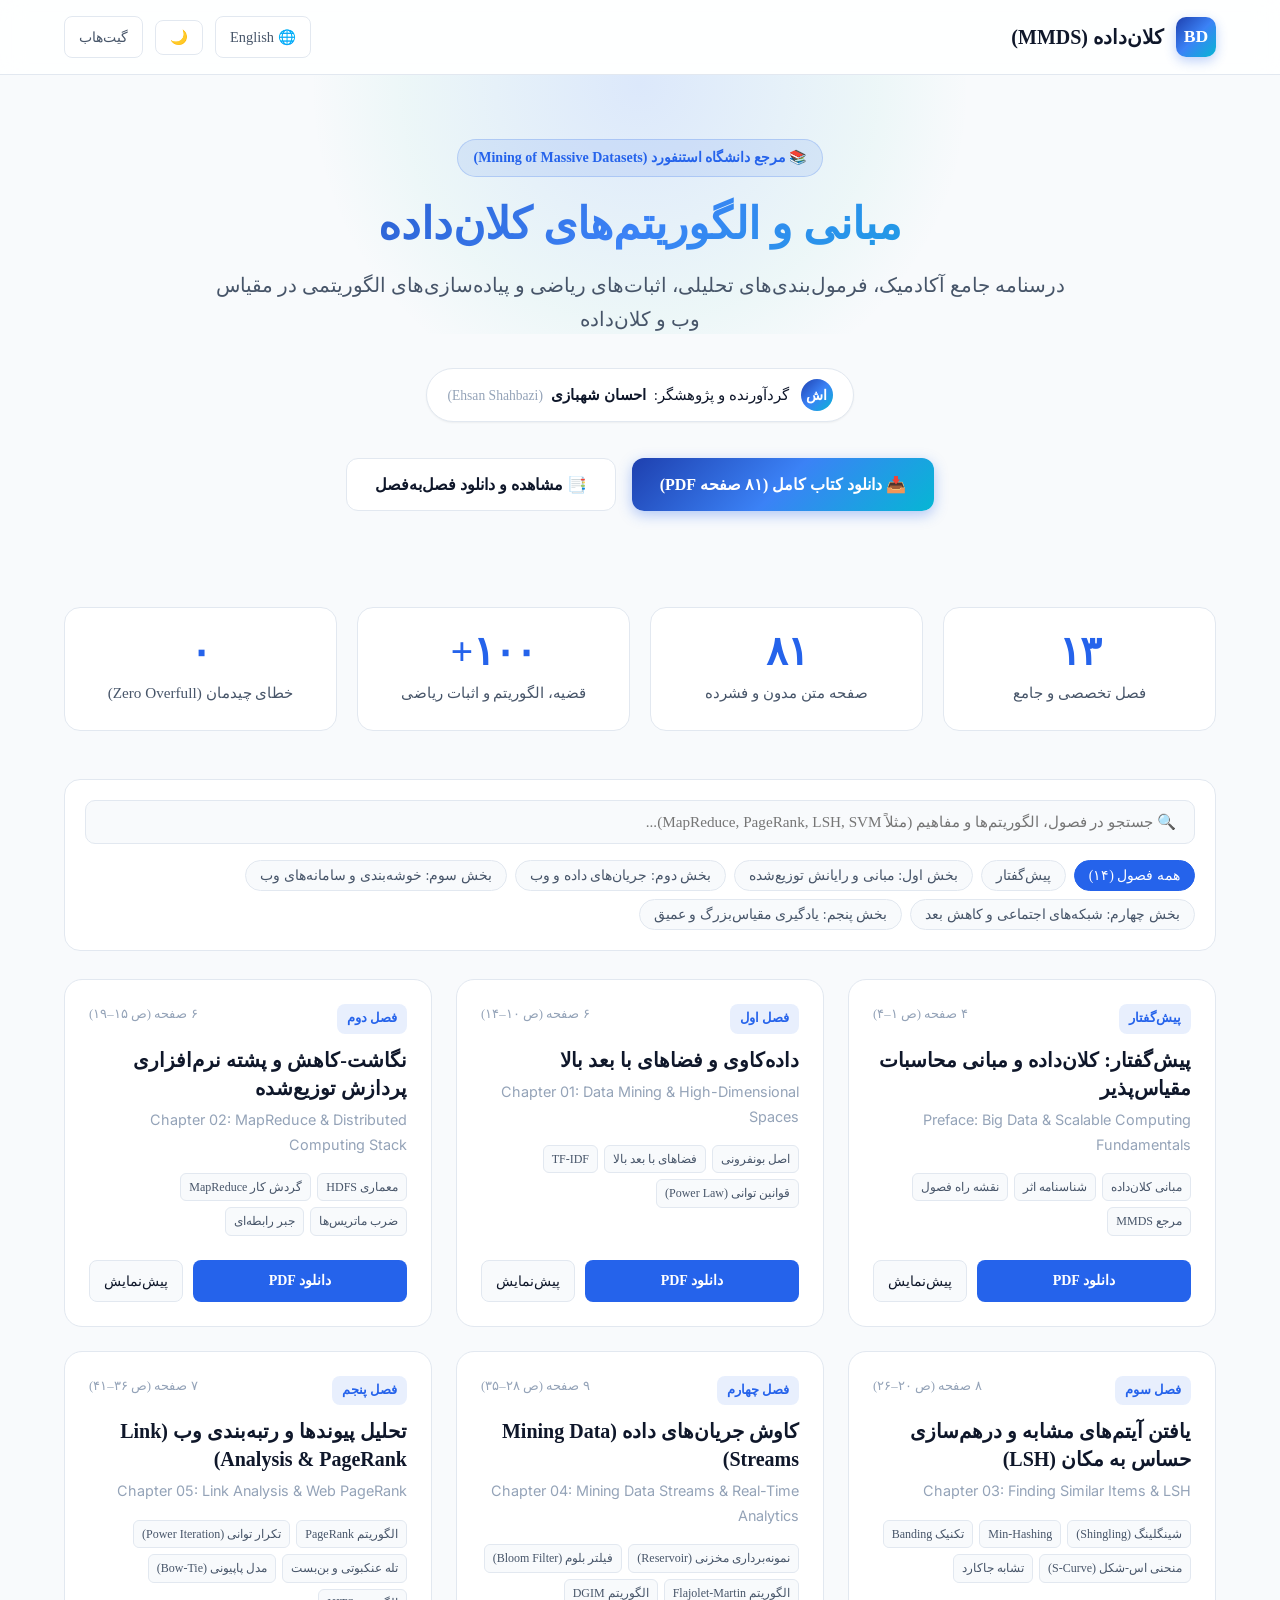
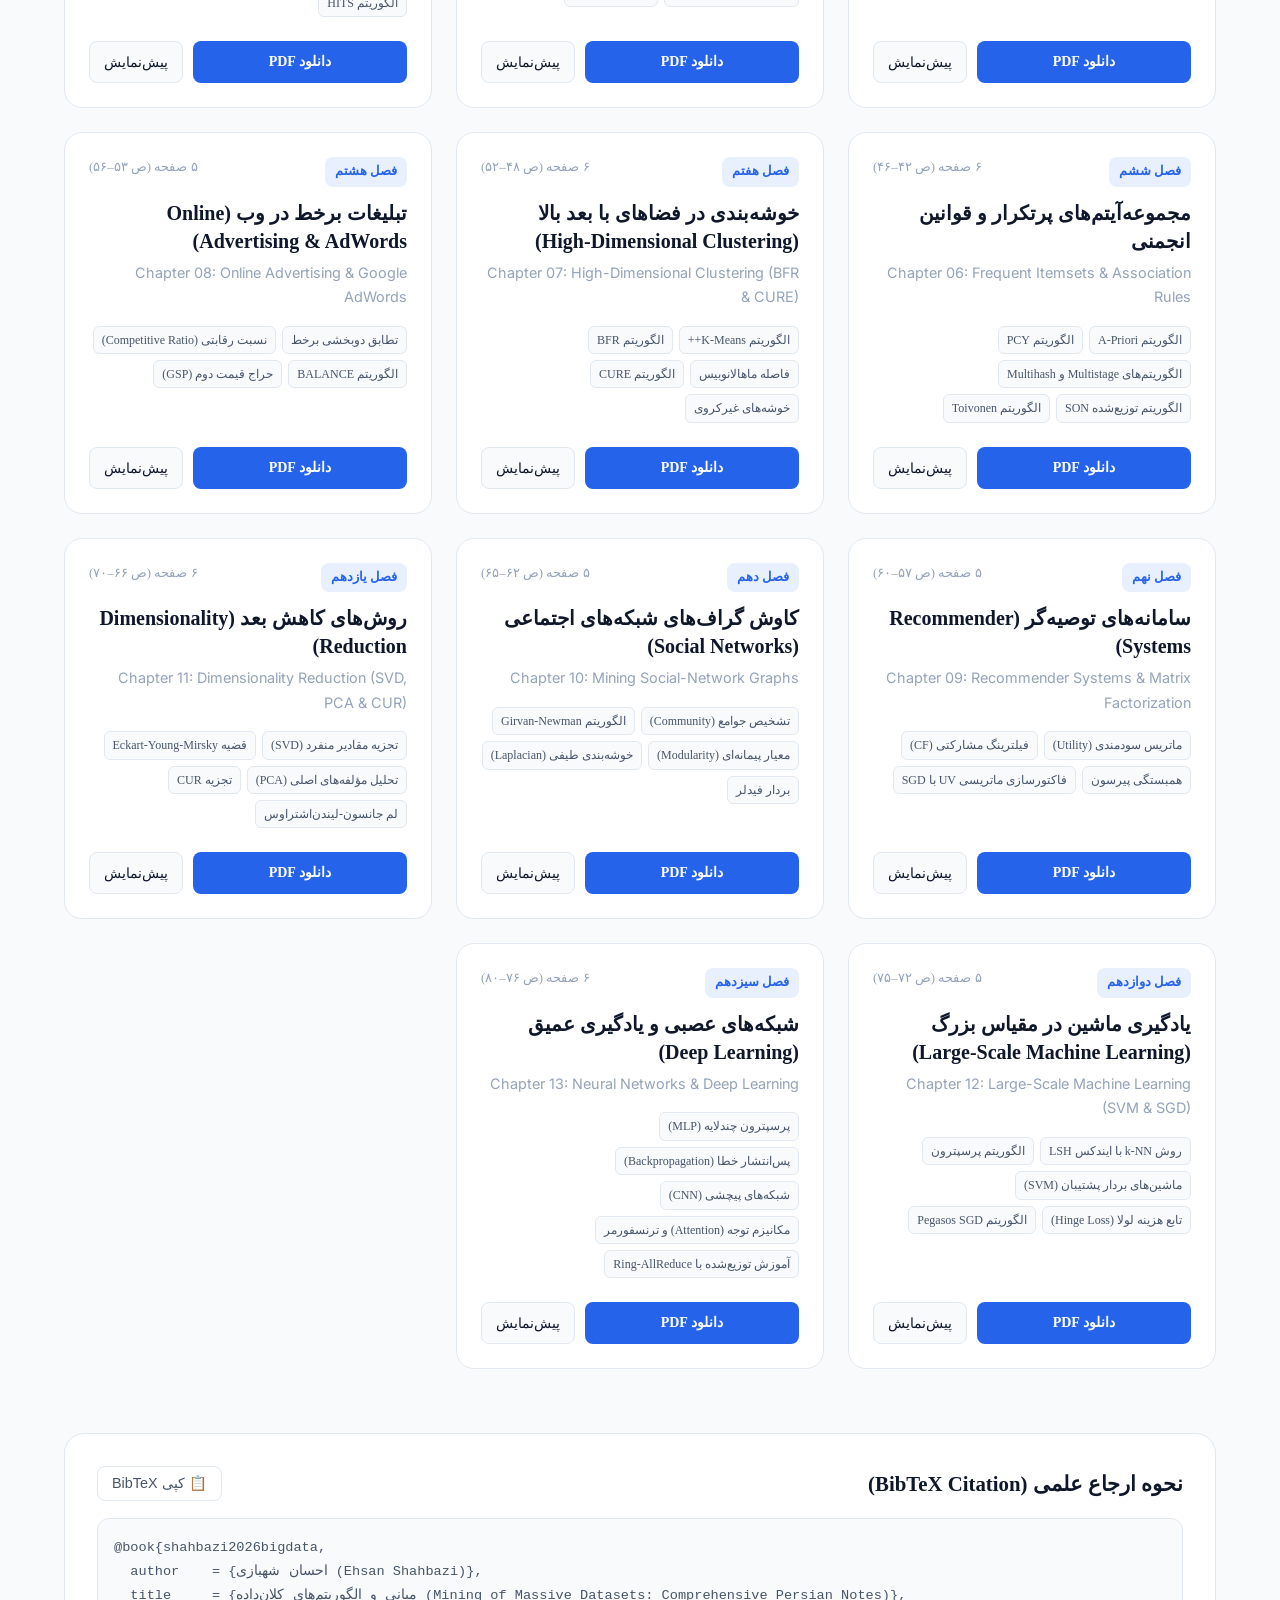
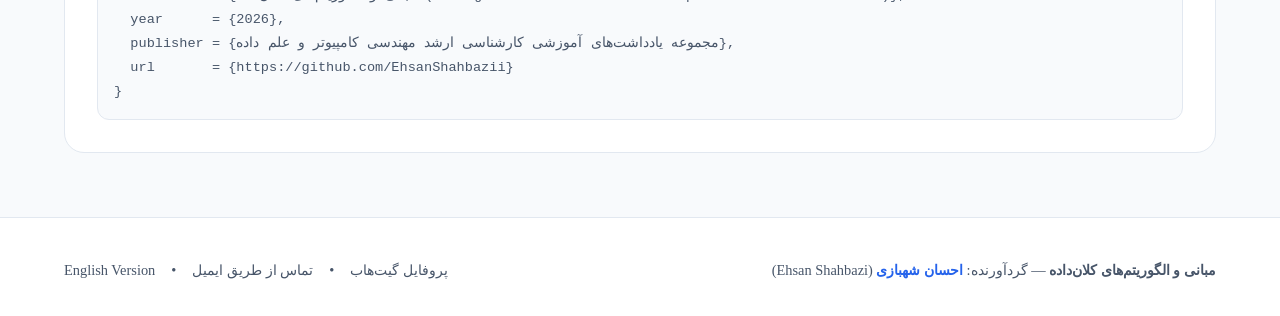
==== docs/index.html @ 684f8506 "feat: initial repository structure and configuration" ====
<!DOCTYPE html>
<html lang="fa" dir="rtl">
<head>
    <meta charset="UTF-8">
    <meta name="viewport" content="width=device-width, initial-scale=1.0">
    <title>مبانی و الگوریتم‌های کلان‌داده | احسان شهبازی</title>
    <meta name="description" content="درسنامه جامع، آکادمیک و درس به درس کلان‌داده بر اساس کتاب مرجع Mining of Massive Datasets (MMDS) دانشگاه استنفورد، گردآوری شده توسط احسان شهبازی.">
    <meta name="author" content="احسان شهبازی (Ehsan Shahbazi)">
    <link rel="stylesheet" href="assets/style.css">
    <link rel="icon" href="data:image/svg+xml,<svg xmlns=%22http://www.w3.org/2000/svg%22 viewBox=%220 0 100 100%22><text y=%22.9em%22 font-size=%2290%22>📊</text></svg>">
</head>
<body>

    <!-- Navbar -->
    <header class="navbar">
        <div class="container nav-content">
            <a href="#" class="brand">
                <div class="brand-icon">BD</div>
                <span>کلان‌داده (MMDS)</span>
            </a>
            <div class="nav-actions">
                <a href="index_en.html" class="icon-btn" title="Switch to English">
                    <span>🌐 English</span>
                </a>
                <button id="theme-toggle" class="icon-btn" aria-label="تغییر تم">
                    <span class="theme-icon">🌙</span>
                </button>
                <a href="https://github.com/EhsanShahbazii" target="_blank" rel="noopener noreferrer" class="icon-btn">
                    <span>گیت‌هاب</span>
                </a>
            </div>
        </div>
    </header>

    <main class="container">
        <!-- Hero Section -->
        <section class="hero">
            <div class="hero-badge">
                <span>📚 مرجع دانشگاه استنفورد (Mining of Massive Datasets)</span>
            </div>
            <h1 class="hero-title">مبانی و الگوریتم‌های کلان‌داده</h1>
            <p class="hero-subtitle">
                درسنامه جامع آکادمیک، فرمول‌بندی‌های تحلیلی، اثبات‌های ریاضی و پیاده‌سازی‌های الگوریتمی در مقیاس وب و کلان‌داده
            </p>

            <div class="author-pill">
                <div class="author-avatar">اش</div>
                <div class="author-info">
                    <span>گردآورنده و پژوهشگر:</span>
                    <a href="https://github.com/EhsanShahbazii" target="_blank" rel="noopener noreferrer" class="author-name" style="text-decoration:none;">احسان شهبازی</a>
                    <span style="color:var(--text-muted); font-size:0.85rem;">(Ehsan Shahbazi)</span>
                </div>
            </div>

            <div class="hero-cta">
                <a href="pdfs/BigData_Course_Notes_Full.pdf" download class="btn-primary">
                    <span>📥 دانلود کتاب کامل (۸۱ صفحه PDF)</span>
                </a>
                <a href="#chapters" class="btn-secondary">
                    <span>📑 مشاهده و دانلود فصل‌به‌فصل</span>
                </a>
            </div>
        </section>

        <!-- Stats Grid -->
        <section class="stats-grid">
            <div class="stat-card">
                <div class="stat-number">۱۳</div>
                <div class="stat-label">فصل تخصصی و جامع</div>
            </div>
            <div class="stat-card">
                <div class="stat-number">۸۱</div>
                <div class="stat-label">صفحه متن مدون و فشرده</div>
            </div>
            <div class="stat-card">
                <div class="stat-number">۱۰۰+</div>
                <div class="stat-label">قضیه، الگوریتم و اثبات ریاضی</div>
            </div>
            <div class="stat-card">
                <div class="stat-number">۰</div>
                <div class="stat-label">خطای چیدمان (Zero Overfull)</div>
            </div>
        </section>

        <!-- Chapter Filter & Search Bar -->
        <section id="chapters" class="controls-bar">
            <div class="search-wrapper">
                <input type="text" id="search-input" class="search-input" placeholder="🔍 جستجو در فصول، الگوریتم‌ها و مفاهیم (مثلاً MapReduce, PageRank, LSH, SVM)...">
            </div>
            <div class="filter-pills">
                <button class="pill-btn active" data-part="all">همه فصول (۱۴)</button>
                <button class="pill-btn" data-part="preface">پیش‌گفتار</button>
                <button class="pill-btn" data-part="part1">بخش اول: مبانی و رایانش توزیع‌شده</button>
                <button class="pill-btn" data-part="part2">بخش دوم: جریان‌های داده و وب</button>
                <button class="pill-btn" data-part="part3">بخش سوم: خوشه‌بندی و سامانه‌های وب</button>
                <button class="pill-btn" data-part="part4">بخش چهارم: شبکه‌های اجتماعی و کاهش بعد</button>
                <button class="pill-btn" data-part="part5">بخش پنجم: یادگیری مقیاس‌بزرگ و عمیق</button>
            </div>
        </section>

        <!-- Chapters Grid -->
        <div class="chapters-grid">

            <!-- Preface -->
            <div class="chapter-card" data-part="preface">
                <div>
                    <div class="card-header">
                        <span class="chapter-badge">پیش‌گفتار</span>
                        <span class="page-count">۴ صفحه (ص ۱–۴)</span>
                    </div>
                    <h3 class="chapter-title">پیش‌گفتار: کلان‌داده و مبانی محاسبات مقیاس‌پذیر</h3>
                    <p class="chapter-subtitle">Preface: Big Data & Scalable Computing Fundamentals</p>
                    <div class="topic-tags">
                        <span class="topic-tag">مبانی کلان‌داده</span>
                        <span class="topic-tag">شناسنامه اثر</span>
                        <span class="topic-tag">نقشه راه فصول</span>
                        <span class="topic-tag">مرجع MMDS</span>
                    </div>
                </div>
                <div class="card-actions">
                    <a href="pdfs/Chapter00_Preface.pdf" download class="btn-download">دانلود PDF</a>
                    <button class="btn-preview" data-pdf="pdfs/Chapter00_Preface.pdf" data-title="پیش‌گفتار: کلان‌داده و مبانی محاسبات مقیاس‌پذیر">پیش‌نمایش</button>
                </div>
            </div>

            <!-- Chapter 01 -->
            <div class="chapter-card" data-part="part1">
                <div>
                    <div class="card-header">
                        <span class="chapter-badge">فصل اول</span>
                        <span class="page-count">۶ صفحه (ص ۱۰–۱۴)</span>
                    </div>
                    <h3 class="chapter-title">داده‌کاوی و فضاهای با بعد بالا</h3>
                    <p class="chapter-subtitle">Chapter 01: Data Mining & High-Dimensional Spaces</p>
                    <div class="topic-tags">
                        <span class="topic-tag">اصل بونفرونی</span>
                        <span class="topic-tag">فضاهای با بعد بالا</span>
                        <span class="topic-tag">TF-IDF</span>
                        <span class="topic-tag">قوانین توانی (Power Law)</span>
                    </div>
                </div>
                <div class="card-actions">
                    <a href="pdfs/Chapter01_DataMining_HighDimensional.pdf" download class="btn-download">دانلود PDF</a>
                    <button class="btn-preview" data-pdf="pdfs/Chapter01_DataMining_HighDimensional.pdf" data-title="فصل اول: داده‌کاوی و فضاهای با بعد بالا">پیش‌نمایش</button>
                </div>
            </div>

            <!-- Chapter 02 -->
            <div class="chapter-card" data-part="part1">
                <div>
                    <div class="card-header">
                        <span class="chapter-badge">فصل دوم</span>
                        <span class="page-count">۶ صفحه (ص ۱۵–۱۹)</span>
                    </div>
                    <h3 class="chapter-title">نگاشت-کاهش و پشته نرم‌افزاری پردازش توزیع‌شده</h3>
                    <p class="chapter-subtitle">Chapter 02: MapReduce & Distributed Computing Stack</p>
                    <div class="topic-tags">
                        <span class="topic-tag">معماری HDFS</span>
                        <span class="topic-tag">گردش کار MapReduce</span>
                        <span class="topic-tag">ضرب ماتریس‌ها</span>
                        <span class="topic-tag">جبر رابطه‌ای</span>
                    </div>
                </div>
                <div class="card-actions">
                    <a href="pdfs/Chapter02_MapReduce_HDFS.pdf" download class="btn-download">دانلود PDF</a>
                    <button class="btn-preview" data-pdf="pdfs/Chapter02_MapReduce_HDFS.pdf" data-title="فصل دوم: نگاشت-کاهش و پشته نرم‌افزاری توزیع‌شده">پیش‌نمایش</button>
                </div>
            </div>

            <!-- Chapter 03 -->
            <div class="chapter-card" data-part="part1">
                <div>
                    <div class="card-header">
                        <span class="chapter-badge">فصل سوم</span>
                        <span class="page-count">۸ صفحه (ص ۲۰–۲۶)</span>
                    </div>
                    <h3 class="chapter-title">یافتن آیتم‌های مشابه و درهم‌سازی حساس به مکان (LSH)</h3>
                    <p class="chapter-subtitle">Chapter 03: Finding Similar Items & LSH</p>
                    <div class="topic-tags">
                        <span class="topic-tag">شینگلینگ (Shingling)</span>
                        <span class="topic-tag">Min-Hashing</span>
                        <span class="topic-tag">تکنیک Banding</span>
                        <span class="topic-tag">منحنی اس-شکل (S-Curve)</span>
                        <span class="topic-tag">تشابه جاکارد</span>
                    </div>
                </div>
                <div class="card-actions">
                    <a href="pdfs/Chapter03_Finding_Similar_Items_LSH.pdf" download class="btn-download">دانلود PDF</a>
                    <button class="btn-preview" data-pdf="pdfs/Chapter03_Finding_Similar_Items_LSH.pdf" data-title="فصل سوم: یافتن آیتم‌های مشابه و LSH">پیش‌نمایش</button>
                </div>
            </div>

            <!-- Chapter 04 -->
            <div class="chapter-card" data-part="part2">
                <div>
                    <div class="card-header">
                        <span class="chapter-badge">فصل چهارم</span>
                        <span class="page-count">۹ صفحه (ص ۲۸–۳۵)</span>
                    </div>
                    <h3 class="chapter-title">کاوش جریان‌های داده (Mining Data Streams)</h3>
                    <p class="chapter-subtitle">Chapter 04: Mining Data Streams & Real-Time Analytics</p>
                    <div class="topic-tags">
                        <span class="topic-tag">نمونه‌برداری مخزنی (Reservoir)</span>
                        <span class="topic-tag">فیلتر بلوم (Bloom Filter)</span>
                        <span class="topic-tag">الگوریتم Flajolet-Martin</span>
                        <span class="topic-tag">الگوریتم DGIM</span>
                    </div>
                </div>
                <div class="card-actions">
                    <a href="pdfs/Chapter04_Mining_Data_Streams.pdf" download class="btn-download">دانلود PDF</a>
                    <button class="btn-preview" data-pdf="pdfs/Chapter04_Mining_Data_Streams.pdf" data-title="فصل چهارم: کاوش جریان‌های داده">پیش‌نمایش</button>
                </div>
            </div>

            <!-- Chapter 05 -->
            <div class="chapter-card" data-part="part2">
                <div>
                    <div class="card-header">
                        <span class="chapter-badge">فصل پنجم</span>
                        <span class="page-count">۷ صفحه (ص ۳۶–۴۱)</span>
                    </div>
                    <h3 class="chapter-title">تحلیل پیوندها و رتبه‌بندی وب (Link Analysis & PageRank)</h3>
                    <p class="chapter-subtitle">Chapter 05: Link Analysis & Web PageRank</p>
                    <div class="topic-tags">
                        <span class="topic-tag">الگوریتم PageRank</span>
                        <span class="topic-tag">تکرار توانی (Power Iteration)</span>
                        <span class="topic-tag">تله عنکبوتی و بن‌بست</span>
                        <span class="topic-tag">مدل پاپیونی (Bow-Tie)</span>
                        <span class="topic-tag">الگوریتم HITS</span>
                    </div>
                </div>
                <div class="card-actions">
                    <a href="pdfs/Chapter05_LinkAnalysis_PageRank.pdf" download class="btn-download">دانلود PDF</a>
                    <button class="btn-preview" data-pdf="pdfs/Chapter05_LinkAnalysis_PageRank.pdf" data-title="فصل پنجم: تحلیل پیوندها و PageRank">پیش‌نمایش</button>
                </div>
            </div>

            <!-- Chapter 06 -->
            <div class="chapter-card" data-part="part2">
                <div>
                    <div class="card-header">
                        <span class="chapter-badge">فصل ششم</span>
                        <span class="page-count">۶ صفحه (ص ۴۲–۴۶)</span>
                    </div>
                    <h3 class="chapter-title">مجموعه‌آیتم‌های پرتکرار و قوانین انجمنی</h3>
                    <p class="chapter-subtitle">Chapter 06: Frequent Itemsets & Association Rules</p>
                    <div class="topic-tags">
                        <span class="topic-tag">الگوریتم A-Priori</span>
                        <span class="topic-tag">الگوریتم PCY</span>
                        <span class="topic-tag">الگوریتم‌های Multistage و Multihash</span>
                        <span class="topic-tag">الگوریتم توزیع‌شده SON</span>
                        <span class="topic-tag">الگوریتم Toivonen</span>
                    </div>
                </div>
                <div class="card-actions">
                    <a href="pdfs/Chapter06_Frequent_Itemsets.pdf" download class="btn-download">دانلود PDF</a>
                    <button class="btn-preview" data-pdf="pdfs/Chapter06_Frequent_Itemsets.pdf" data-title="فصل ششم: مجموعه‌آیتم‌های پرتکرار">پیش‌نمایش</button>
                </div>
            </div>

            <!-- Chapter 07 -->
            <div class="chapter-card" data-part="part3">
                <div>
                    <div class="card-header">
                        <span class="chapter-badge">فصل هفتم</span>
                        <span class="page-count">۶ صفحه (ص ۴۸–۵۲)</span>
                    </div>
                    <h3 class="chapter-title">خوشه‌بندی در فضاهای با بعد بالا (High-Dimensional Clustering)</h3>
                    <p class="chapter-subtitle">Chapter 07: High-Dimensional Clustering (BFR & CURE)</p>
                    <div class="topic-tags">
                        <span class="topic-tag">الگوریتم K-Means++</span>
                        <span class="topic-tag">الگوریتم BFR</span>
                        <span class="topic-tag">فاصله ماهالانوبیس</span>
                        <span class="topic-tag">الگوریتم CURE</span>
                        <span class="topic-tag">خوشه‌های غیرکروی</span>
                    </div>
                </div>
                <div class="card-actions">
                    <a href="pdfs/Chapter07_Clustering_Massive_Data.pdf" download class="btn-download">دانلود PDF</a>
                    <button class="btn-preview" data-pdf="pdfs/Chapter07_Clustering_Massive_Data.pdf" data-title="فصل هفتم: خوشه‌بندی در فضاهای با بعد بالا">پیش‌نمایش</button>
                </div>
            </div>

            <!-- Chapter 08 -->
            <div class="chapter-card" data-part="part3">
                <div>
                    <div class="card-header">
                        <span class="chapter-badge">فصل هشتم</span>
                        <span class="page-count">۵ صفحه (ص ۵۳–۵۶)</span>
                    </div>
                    <h3 class="chapter-title">تبلیغات برخط در وب (Online Advertising & AdWords)</h3>
                    <p class="chapter-subtitle">Chapter 08: Online Advertising & Google AdWords</p>
                    <div class="topic-tags">
                        <span class="topic-tag">تطابق دوبخشی برخط</span>
                        <span class="topic-tag">نسبت رقابتی (Competitive Ratio)</span>
                        <span class="topic-tag">الگوریتم BALANCE</span>
                        <span class="topic-tag">حراج قیمت دوم (GSP)</span>
                    </div>
                </div>
                <div class="card-actions">
                    <a href="pdfs/Chapter08_Online_Advertising.pdf" download class="btn-download">دانلود PDF</a>
                    <button class="btn-preview" data-pdf="pdfs/Chapter08_Online_Advertising.pdf" data-title="فصل هشتم: تبلیغات برخط در وب">پیش‌نمایش</button>
                </div>
            </div>

            <!-- Chapter 09 -->
            <div class="chapter-card" data-part="part3">
                <div>
                    <div class="card-header">
                        <span class="chapter-badge">فصل نهم</span>
                        <span class="page-count">۵ صفحه (ص ۵۷–۶۰)</span>
                    </div>
                    <h3 class="chapter-title">سامانه‌های توصیه‌گر (Recommender Systems)</h3>
                    <p class="chapter-subtitle">Chapter 09: Recommender Systems & Matrix Factorization</p>
                    <div class="topic-tags">
                        <span class="topic-tag">ماتریس سودمندی (Utility)</span>
                        <span class="topic-tag">فیلترینگ مشارکتی (CF)</span>
                        <span class="topic-tag">همبستگی پیرسون</span>
                        <span class="topic-tag">فاکتورسازی ماتریسی UV با SGD</span>
                    </div>
                </div>
                <div class="card-actions">
                    <a href="pdfs/Chapter09_Recommender_Systems.pdf" download class="btn-download">دانلود PDF</a>
                    <button class="btn-preview" data-pdf="pdfs/Chapter09_Recommender_Systems.pdf" data-title="فصل نهم: سامانه‌های توصیه‌گر">پیش‌نمایش</button>
                </div>
            </div>

            <!-- Chapter 10 -->
            <div class="chapter-card" data-part="part4">
                <div>
                    <div class="card-header">
                        <span class="chapter-badge">فصل دهم</span>
                        <span class="page-count">۵ صفحه (ص ۶۲–۶۵)</span>
                    </div>
                    <h3 class="chapter-title">کاوش گراف‌های شبکه‌های اجتماعی (Social Networks)</h3>
                    <p class="chapter-subtitle">Chapter 10: Mining Social-Network Graphs</p>
                    <div class="topic-tags">
                        <span class="topic-tag">تشخیص جوامع (Community)</span>
                        <span class="topic-tag">الگوریتم Girvan-Newman</span>
                        <span class="topic-tag">معیار پیمانه‌ای (Modularity)</span>
                        <span class="topic-tag">خوشه‌بندی طیفی (Laplacian)</span>
                        <span class="topic-tag">بردار فیدلر</span>
                    </div>
                </div>
                <div class="card-actions">
                    <a href="pdfs/Chapter10_Social_Network_Graphs.pdf" download class="btn-download">دانلود PDF</a>
                    <button class="btn-preview" data-pdf="pdfs/Chapter10_Social_Network_Graphs.pdf" data-title="فصل دهم: کاوش گراف‌های شبکه‌های اجتماعی">پیش‌نمایش</button>
                </div>
            </div>

            <!-- Chapter 11 -->
            <div class="chapter-card" data-part="part4">
                <div>
                    <div class="card-header">
                        <span class="chapter-badge">فصل یازدهم</span>
                        <span class="page-count">۶ صفحه (ص ۶۶–۷۰)</span>
                    </div>
                    <h3 class="chapter-title">روش‌های کاهش بعد (Dimensionality Reduction)</h3>
                    <p class="chapter-subtitle">Chapter 11: Dimensionality Reduction (SVD, PCA & CUR)</p>
                    <div class="topic-tags">
                        <span class="topic-tag">تجزیه مقادیر منفرد (SVD)</span>
                        <span class="topic-tag">قضیه Eckart-Young-Mirsky</span>
                        <span class="topic-tag">تحلیل مؤلفه‌های اصلی (PCA)</span>
                        <span class="topic-tag">تجزیه CUR</span>
                        <span class="topic-tag">لم جانسون-لیندن‌اشتراوس</span>
                    </div>
                </div>
                <div class="card-actions">
                    <a href="pdfs/Chapter11_Dimensionality_Reduction.pdf" download class="btn-download">دانلود PDF</a>
                    <button class="btn-preview" data-pdf="pdfs/Chapter11_Dimensionality_Reduction.pdf" data-title="فصل یازدهم: روش‌های کاهش بعد">پیش‌نمایش</button>
                </div>
            </div>

            <!-- Chapter 12 -->
            <div class="chapter-card" data-part="part5">
                <div>
                    <div class="card-header">
                        <span class="chapter-badge">فصل دوازدهم</span>
                        <span class="page-count">۵ صفحه (ص ۷۲–۷۵)</span>
                    </div>
                    <h3 class="chapter-title">یادگیری ماشین در مقیاس بزرگ (Large-Scale Machine Learning)</h3>
                    <p class="chapter-subtitle">Chapter 12: Large-Scale Machine Learning (SVM & SGD)</p>
                    <div class="topic-tags">
                        <span class="topic-tag">روش k-NN با ایندکس LSH</span>
                        <span class="topic-tag">الگوریتم پرسپترون</span>
                        <span class="topic-tag">ماشین‌های بردار پشتیبان (SVM)</span>
                        <span class="topic-tag">تابع هزینه لولا (Hinge Loss)</span>
                        <span class="topic-tag">الگوریتم Pegasos SGD</span>
                    </div>
                </div>
                <div class="card-actions">
                    <a href="pdfs/Chapter12_LargeScale_MachineLearning.pdf" download class="btn-download">دانلود PDF</a>
                    <button class="btn-preview" data-pdf="pdfs/Chapter12_LargeScale_MachineLearning.pdf" data-title="فصل دوازدهم: یادگیری ماشین در مقیاس بزرگ">پیش‌نمایش</button>
                </div>
            </div>

            <!-- Chapter 13 -->
            <div class="chapter-card" data-part="part5">
                <div>
                    <div class="card-header">
                        <span class="chapter-badge">فصل سیزدهم</span>
                        <span class="page-count">۶ صفحه (ص ۷۶–۸۰)</span>
                    </div>
                    <h3 class="chapter-title">شبکه‌های عصبی و یادگیری عمیق (Deep Learning)</h3>
                    <p class="chapter-subtitle">Chapter 13: Neural Networks & Deep Learning</p>
                    <div class="topic-tags">
                        <span class="topic-tag">پرسپترون چندلایه (MLP)</span>
                        <span class="topic-tag">پس‌انتشار خطا (Backpropagation)</span>
                        <span class="topic-tag">شبکه‌های پیچشی (CNN)</span>
                        <span class="topic-tag">مکانیزم توجه (Attention) و ترنسفورمر</span>
                        <span class="topic-tag">آموزش توزیع‌شده با Ring-AllReduce</span>
                    </div>
                </div>
                <div class="card-actions">
                    <a href="pdfs/Chapter13_NeuralNetworks_DeepLearning.pdf" download class="btn-download">دانلود PDF</a>
                    <button class="btn-preview" data-pdf="pdfs/Chapter13_NeuralNetworks_DeepLearning.pdf" data-title="فصل سیزدهم: شبکه‌های عصبی و یادگیری عمیق">پیش‌نمایش</button>
                </div>
            </div>

        </div>

        <!-- Citation Section -->
        <section class="citation-section">
            <div class="citation-header">
                <h3 class="citation-title">نحوه ارجاع علمی (BibTeX Citation)</h3>
                <button id="copy-bibtex-btn" class="icon-btn">📋 کپی BibTeX</button>
            </div>
            <pre class="code-box"><code id="bibtex-code">@book{shahbazi2026bigdata,
  author    = {احسان شهبازی (Ehsan Shahbazi)},
  title     = {مبانی و الگوریتم‌های کلان‌داده (Mining of Massive Datasets: Comprehensive Persian Notes)},
  year      = {2026},
  publisher = {مجموعه یادداشت‌های آموزشی کارشناسی ارشد مهندسی کامپیوتر و علم داده},
  url       = {https://github.com/EhsanShahbazii}
}</code></pre>
        </section>
    </main>

    <!-- Modal for PDF Preview -->
    <div id="pdf-modal" class="modal-overlay">
        <div class="modal-container">
            <div class="modal-header">
                <span id="modal-title" class="modal-title">پیش‌نمایش سند</span>
                <button id="modal-close" class="modal-close">&times;</button>
            </div>
            <div class="modal-body">
                <iframe id="modal-iframe" src="" title="PDF Preview"></iframe>
            </div>
        </div>
    </div>

    <!-- Footer -->
    <footer class="footer">
        <div class="container footer-content">
            <div>
                <strong>مبانی و الگوریتم‌های کلان‌داده</strong> — گردآورنده: 
                <a href="https://github.com/EhsanShahbazii" target="_blank" rel="noopener noreferrer" style="color:var(--primary-500); text-decoration:none; font-weight:700;">احسان شهبازی</a>
                (Ehsan Shahbazi)
            </div>
            <div class="footer-links">
                <a href="https://github.com/EhsanShahbazii" target="_blank" rel="noopener noreferrer">پروفایل گیت‌هاب</a>
                <span>•</span>
                <a href="mailto:ehsan.shahbazipc@gmail.com">تماس از طریق ایمیل</a>
                <span>•</span>
                <a href="index_en.html">English Version</a>
            </div>
        </div>
    </footer>

    <script src="assets/app.js"></script>
</body>
</html>
---- docs/assets/style.css ----
/* ==============================================================================
   Big Data Course Portal Stylesheet - Modern Responsive Design
   Author / Compiler: Ehsan Shahbazi (احسان شهبازی)
   ============================================================================== */

@import url('https://fonts.googleapis.com/css2?family=Inter:wght@300;400;500;600;700;800&family=Vazirmatn:wght@300;400;500;600;700;800;900&family=Fira+Code:wght@400;500&display=swap');

:root {
  --font-fa: 'Vazirmatn', -apple-system, BlinkMacSystemFont, 'Segoe UI', Roboto, sans-serif;
  --font-en: 'Inter', -apple-system, BlinkMacSystemFont, 'Segoe UI', Roboto, sans-serif;
  --font-code: 'Fira Code', monospace;

  /* Color Palette - Light Mode */
  --bg-body: #f8fafc;
  --bg-card: #ffffff;
  --bg-card-hover: #f1f5f9;
  --bg-glass: rgba(255, 255, 255, 0.85);
  --border-color: #e2e8f0;
  --border-focus: #3b82f6;

  --text-primary: #0f172a;
  --text-secondary: #475569;
  --text-muted: #94a3b8;

  --primary-500: #2563eb;
  --primary-600: #1d4ed8;
  --primary-gradient: linear-gradient(135deg, #1e40af 0%, #3b82f6 50%, #06b6d4 100%);
  --accent-teal: #0d9488;
  --accent-purple: #7c3aed;
  
  --shadow-sm: 0 1px 2px 0 rgb(0 0 0 / 0.05);
  --shadow-md: 0 4px 6px -1px rgb(0 0 0 / 0.1), 0 2px 4px -2px rgb(0 0 0 / 0.1);
  --shadow-lg: 0 10px 15px -3px rgb(0 0 0 / 0.1), 0 4px 6px -4px rgb(0 0 0 / 0.1);
  --shadow-xl: 0 20px 25px -5px rgb(0 0 0 / 0.1), 0 8px 10px -6px rgb(0 0 0 / 0.1);
}

[data-theme="dark"] {
  --bg-body: #0b0f19;
  --bg-card: #131b2e;
  --bg-card-hover: #1e293b;
  --bg-glass: rgba(19, 27, 46, 0.85);
  --border-color: #1e293b;
  --border-focus: #60a5fa;

  --text-primary: #f8fafc;
  --text-secondary: #cbd5e1;
  --text-muted: #64748b;

  --primary-500: #3b82f6;
  --primary-600: #60a5fa;
  --primary-gradient: linear-gradient(135deg, #3b82f6 0%, #6366f1 50%, #14b8a6 100%);
  --accent-teal: #2dd4bf;
  --accent-purple: #a855f7;

  --shadow-sm: 0 1px 2px 0 rgb(0 0 0 / 0.5);
  --shadow-md: 0 4px 6px -1px rgb(0 0 0 / 0.4);
  --shadow-lg: 0 10px 15px -3px rgb(0 0 0 / 0.4);
  --shadow-xl: 0 20px 25px -5px rgb(0 0 0 / 0.5);
}

* {
  box-sizing: border-box;
  margin: 0;
  padding: 0;
}

body {
  background-color: var(--bg-body);
  color: var(--text-primary);
  line-height: 1.7;
  font-size: 16px;
  transition: background-color 0.3s ease, color 0.3s ease;
  min-height: 100vh;
}

body[dir="rtl"] {
  font-family: var(--font-fa);
  direction: rtl;
  text-align: right;
}

body[dir="ltr"] {
  font-family: var(--font-en);
  direction: ltr;
  text-align: left;
}

/* Container */
.container {
  max-width: 1200px;
  margin: 0 auto;
  padding: 0 24px;
}

/* Header & Navbar */
.navbar {
  position: sticky;
  top: 0;
  z-index: 100;
  background: var(--bg-glass);
  backdrop-filter: blur(12px);
  border-bottom: 1px solid var(--border-color);
  padding: 16px 0;
  transition: all 0.3s ease;
}

.nav-content {
  display: flex;
  justify-content: space-between;
  align-items: center;
}

.brand {
  display: flex;
  align-items: center;
  gap: 12px;
  text-decoration: none;
  color: var(--text-primary);
  font-weight: 800;
  font-size: 1.25rem;
}

.brand-icon {
  width: 40px;
  height: 40px;
  border-radius: 10px;
  background: var(--primary-gradient);
  display: flex;
  align-items: center;
  justify-content: center;
  color: white;
  font-weight: bold;
  font-size: 1.1rem;
  box-shadow: 0 4px 12px rgba(37, 99, 235, 0.3);
}

.nav-actions {
  display: flex;
  align-items: center;
  gap: 12px;
}

.icon-btn {
  background: var(--bg-card);
  border: 1px solid var(--border-color);
  color: var(--text-secondary);
  padding: 8px 14px;
  border-radius: 8px;
  cursor: pointer;
  display: inline-flex;
  align-items: center;
  gap: 8px;
  font-size: 0.9rem;
  font-weight: 500;
  transition: all 0.2s ease;
  text-decoration: none;
}

.icon-btn:hover {
  background: var(--bg-card-hover);
  color: var(--text-primary);
  border-color: var(--border-focus);
  transform: translateY(-1px);
}

/* Hero Section */
.hero {
  padding: 64px 0 48px;
  text-align: center;
  position: relative;
  overflow: hidden;
}

.hero::before {
  content: "";
  position: absolute;
  top: -50%;
  left: 50%;
  transform: translateX(-50%);
  width: 800px;
  height: 500px;
  background: radial-gradient(circle, rgba(59, 130, 246, 0.15) 0%, rgba(20, 184, 166, 0.05) 50%, transparent 70%);
  z-index: -1;
  pointer-events: none;
}

.hero-badge {
  display: inline-flex;
  align-items: center;
  gap: 8px;
  padding: 6px 16px;
  background: rgba(37, 99, 235, 0.1);
  color: var(--primary-500);
  border: 1px solid rgba(37, 99, 235, 0.2);
  border-radius: 9999px;
  font-size: 0.875rem;
  font-weight: 600;
  margin-bottom: 20px;
}

.hero-title {
  font-size: 2.75rem;
  font-weight: 900;
  line-height: 1.25;
  margin-bottom: 16px;
  background: var(--primary-gradient);
  -webkit-background-clip: text;
  -webkit-text-fill-color: transparent;
}

.hero-subtitle {
  font-size: 1.25rem;
  color: var(--text-secondary);
  max-width: 850px;
  margin: 0 auto 32px;
}

.author-pill {
  display: inline-flex;
  align-items: center;
  gap: 12px;
  background: var(--bg-card);
  border: 1px solid var(--border-color);
  padding: 10px 20px;
  border-radius: 50px;
  box-shadow: var(--shadow-sm);
  margin-bottom: 36px;
}

.author-avatar {
  width: 32px;
  height: 32px;
  border-radius: 50%;
  background: var(--primary-gradient);
  display: flex;
  align-items: center;
  justify-content: center;
  color: white;
  font-weight: bold;
  font-size: 0.85rem;
}

.author-info {
  display: flex;
  align-items: center;
  gap: 8px;
  font-size: 0.95rem;
}

.author-name {
  font-weight: 700;
  color: var(--text-primary);
}

.hero-cta {
  display: flex;
  justify-content: center;
  flex-wrap: wrap;
  gap: 16px;
}

.btn-primary {
  background: var(--primary-gradient);
  color: white;
  padding: 12px 28px;
  border-radius: 12px;
  font-weight: 600;
  text-decoration: none;
  display: inline-flex;
  align-items: center;
  gap: 10px;
  box-shadow: 0 4px 14px rgba(37, 99, 235, 0.35);
  transition: all 0.2s ease;
  border: none;
  cursor: pointer;
}

.btn-primary:hover {
  transform: translateY(-2px);
  box-shadow: 0 6px 20px rgba(37, 99, 235, 0.45);
}

.btn-secondary {
  background: var(--bg-card);
  color: var(--text-primary);
  border: 1px solid var(--border-color);
  padding: 12px 28px;
  border-radius: 12px;
  font-weight: 600;
  text-decoration: none;
  display: inline-flex;
  align-items: center;
  gap: 10px;
  transition: all 0.2s ease;
  cursor: pointer;
}

.btn-secondary:hover {
  background: var(--bg-card-hover);
  border-color: var(--border-focus);
  transform: translateY(-2px);
}

/* Stats Section */
.stats-grid {
  display: grid;
  grid-template-columns: repeat(auto-fit, minmax(220px, 1fr));
  gap: 20px;
  margin: 48px 0;
}

.stat-card {
  background: var(--bg-card);
  border: 1px solid var(--border-color);
  border-radius: 16px;
  padding: 24px;
  text-align: center;
  transition: transform 0.2s ease;
}

.stat-card:hover {
  transform: translateY(-3px);
  box-shadow: var(--shadow-md);
}

.stat-number {
  font-size: 2.5rem;
  font-weight: 900;
  color: var(--primary-500);
  line-height: 1;
  margin-bottom: 8px;
}

.stat-label {
  font-size: 0.95rem;
  color: var(--text-secondary);
  font-weight: 500;
}

/* Controls & Filter Bar */
.controls-bar {
  background: var(--bg-card);
  border: 1px solid var(--border-color);
  border-radius: 16px;
  padding: 20px;
  margin: 36px 0 28px;
  display: flex;
  flex-direction: column;
  gap: 16px;
}

.search-wrapper {
  position: relative;
  width: 100%;
}

.search-input {
  width: 100%;
  padding: 12px 18px;
  border-radius: 10px;
  border: 1px solid var(--border-color);
  background: var(--bg-body);
  color: var(--text-primary);
  font-size: 0.95rem;
  font-family: inherit;
  transition: border-color 0.2s ease;
}

.search-input:focus {
  outline: none;
  border-color: var(--primary-500);
  box-shadow: 0 0 0 3px rgba(59, 130, 246, 0.15);
}

.filter-pills {
  display: flex;
  flex-wrap: wrap;
  gap: 8px;
}

.pill-btn {
  background: var(--bg-body);
  border: 1px solid var(--border-color);
  color: var(--text-secondary);
  padding: 6px 14px;
  border-radius: 20px;
  font-size: 0.875rem;
  cursor: pointer;
  transition: all 0.2s ease;
  font-family: inherit;
}

.pill-btn.active, .pill-btn:hover {
  background: var(--primary-500);
  color: white;
  border-color: var(--primary-500);
}

/* Chapters Grid */
.chapters-grid {
  display: grid;
  grid-template-columns: repeat(auto-fill, minmax(360px, 1fr));
  gap: 24px;
  margin-bottom: 64px;
}

.chapter-card {
  background: var(--bg-card);
  border: 1px solid var(--border-color);
  border-radius: 18px;
  padding: 24px;
  display: flex;
  flex-direction: column;
  justify-content: space-between;
  transition: all 0.25s ease;
  position: relative;
  overflow: hidden;
}

.chapter-card:hover {
  transform: translateY(-4px);
  box-shadow: var(--shadow-xl);
  border-color: rgba(59, 130, 246, 0.4);
}

.card-header {
  display: flex;
  justify-content: space-between;
  align-items: flex-start;
  margin-bottom: 12px;
}

.chapter-badge {
  background: rgba(37, 99, 235, 0.1);
  color: var(--primary-500);
  font-weight: 700;
  font-size: 0.8rem;
  padding: 4px 10px;
  border-radius: 8px;
  display: inline-block;
}

.page-count {
  font-size: 0.8rem;
  color: var(--text-muted);
}

.chapter-title {
  font-size: 1.25rem;
  font-weight: 700;
  margin-bottom: 6px;
  color: var(--text-primary);
  line-height: 1.4;
}

.chapter-subtitle {
  font-size: 0.9rem;
  color: var(--text-muted);
  margin-bottom: 16px;
  font-family: var(--font-en);
}

.topic-tags {
  display: flex;
  flex-wrap: wrap;
  gap: 6px;
  margin-bottom: 24px;
}

.topic-tag {
  background: var(--bg-body);
  border: 1px solid var(--border-color);
  color: var(--text-secondary);
  font-size: 0.75rem;
  padding: 3px 8px;
  border-radius: 6px;
}

.card-actions {
  display: flex;
  gap: 10px;
  margin-top: auto;
}

.card-actions .btn-download {
  flex: 1;
  background: var(--primary-500);
  color: white;
  text-decoration: none;
  padding: 9px 12px;
  border-radius: 8px;
  font-size: 0.875rem;
  font-weight: 600;
  text-align: center;
  display: inline-flex;
  align-items: center;
  justify-content: center;
  gap: 6px;
  transition: background 0.2s ease;
}

.card-actions .btn-download:hover {
  background: var(--primary-600);
}

.card-actions .btn-preview {
  background: var(--bg-body);
  border: 1px solid var(--border-color);
  color: var(--text-primary);
  text-decoration: none;
  padding: 9px 14px;
  border-radius: 8px;
  font-size: 0.875rem;
  font-weight: 500;
  display: inline-flex;
  align-items: center;
  justify-content: center;
  cursor: pointer;
  transition: all 0.2s ease;
}

.card-actions .btn-preview:hover {
  background: var(--bg-card-hover);
  border-color: var(--border-focus);
}

/* Citation Box */
.citation-section {
  background: var(--bg-card);
  border: 1px solid var(--border-color);
  border-radius: 20px;
  padding: 32px;
  margin-bottom: 64px;
}

.citation-header {
  display: flex;
  justify-content: space-between;
  align-items: center;
  margin-bottom: 16px;
}

.citation-title {
  font-size: 1.3rem;
  font-weight: 700;
}

.code-box {
  background: var(--bg-body);
  border: 1px solid var(--border-color);
  border-radius: 12px;
  padding: 16px;
  font-family: var(--font-code);
  font-size: 0.85rem;
  color: var(--text-secondary);
  overflow-x: auto;
  direction: ltr;
  text-align: left;
}

/* Modal for PDF Preview */
.modal-overlay {
  display: none;
  position: fixed;
  top: 0;
  left: 0;
  right: 0;
  bottom: 0;
  background: rgba(0, 0, 0, 0.7);
  backdrop-filter: blur(4px);
  z-index: 1000;
  align-items: center;
  justify-content: center;
  padding: 20px;
}

.modal-overlay.active {
  display: flex;
}

.modal-container {
  background: var(--bg-card);
  width: 100%;
  max-width: 900px;
  height: 90vh;
  border-radius: 16px;
  display: flex;
  flex-direction: column;
  overflow: hidden;
  box-shadow: var(--shadow-xl);
}

.modal-header {
  display: flex;
  justify-content: space-between;
  align-items: center;
  padding: 16px 20px;
  border-bottom: 1px solid var(--border-color);
}

.modal-title {
  font-size: 1.1rem;
  font-weight: 700;
}

.modal-close {
  background: none;
  border: none;
  font-size: 1.5rem;
  cursor: pointer;
  color: var(--text-muted);
}

.modal-body {
  flex: 1;
  width: 100%;
  height: 100%;
}

.modal-body iframe {
  width: 100%;
  height: 100%;
  border: none;
}

/* Footer */
.footer {
  border-top: 1px solid var(--border-color);
  padding: 40px 0;
  background: var(--bg-card);
  color: var(--text-secondary);
  font-size: 0.9rem;
}

.footer-content {
  display: flex;
  justify-content: space-between;
  align-items: center;
  flex-wrap: wrap;
  gap: 20px;
}

.footer-links {
  display: flex;
  gap: 16px;
}

.footer-links a {
  color: var(--text-secondary);
  text-decoration: none;
  transition: color 0.2s ease;
}

.footer-links a:hover {
  color: var(--primary-500);
}

/* Responsive */
@media (max-width: 768px) {
  .hero-title {
    font-size: 2rem;
  }
  .hero-subtitle {
    font-size: 1rem;
  }
  .chapters-grid {
    grid-template-columns: 1fr;
  }
  .controls-bar {
    flex-direction: column;
  }
  .footer-content {
    flex-direction: column;
    text-align: center;
  }
}
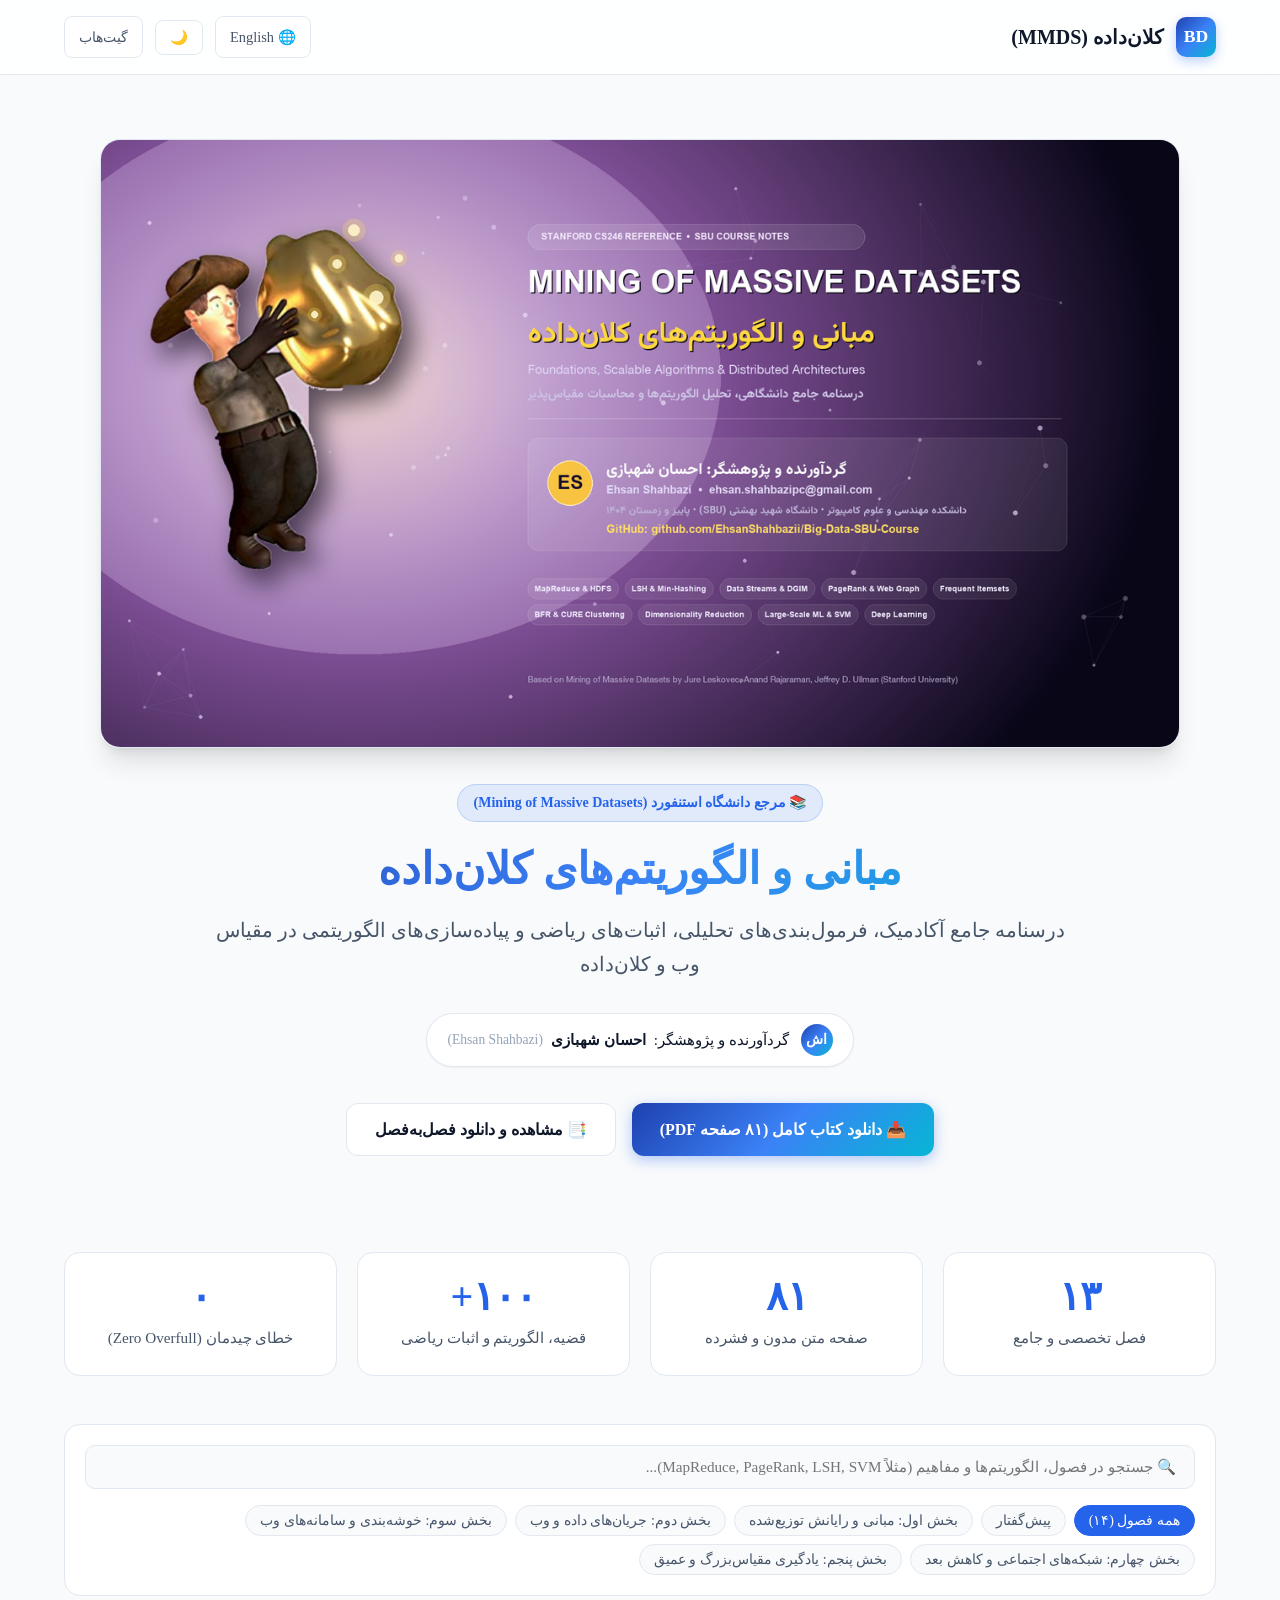
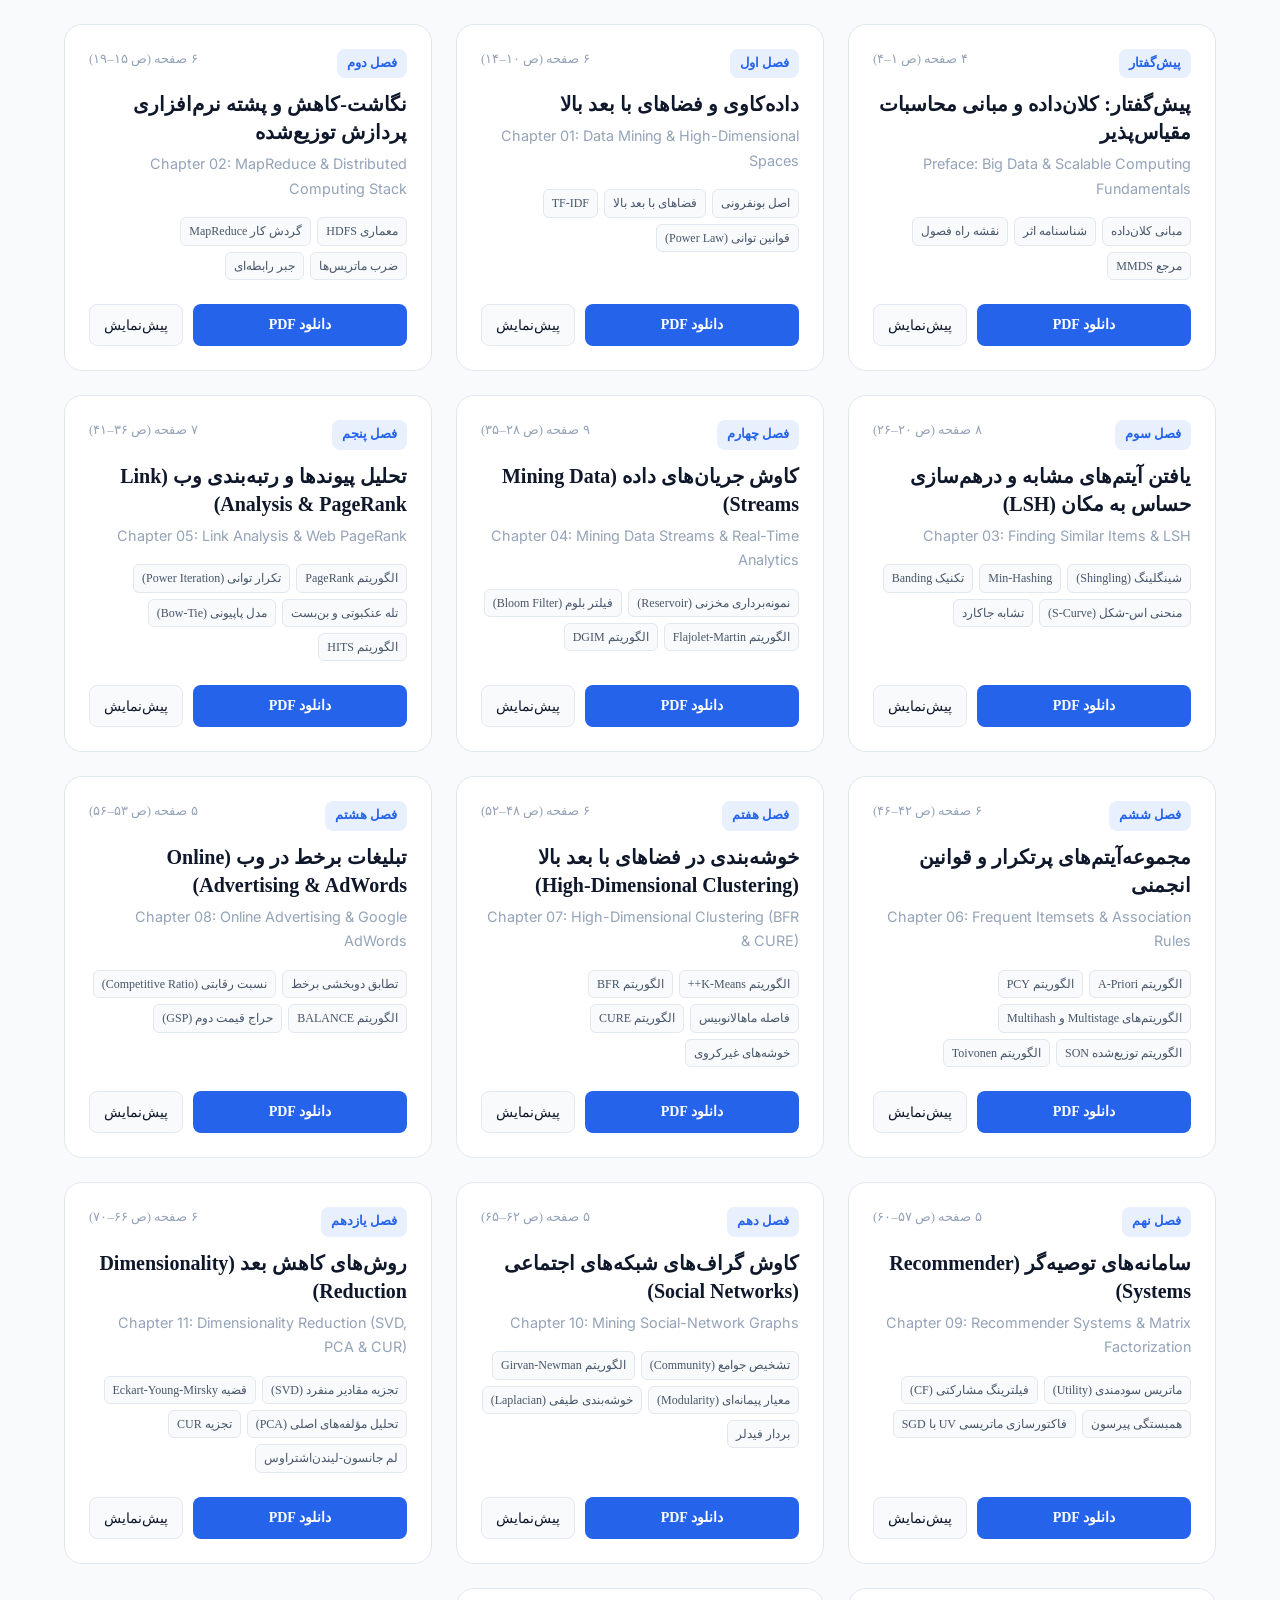
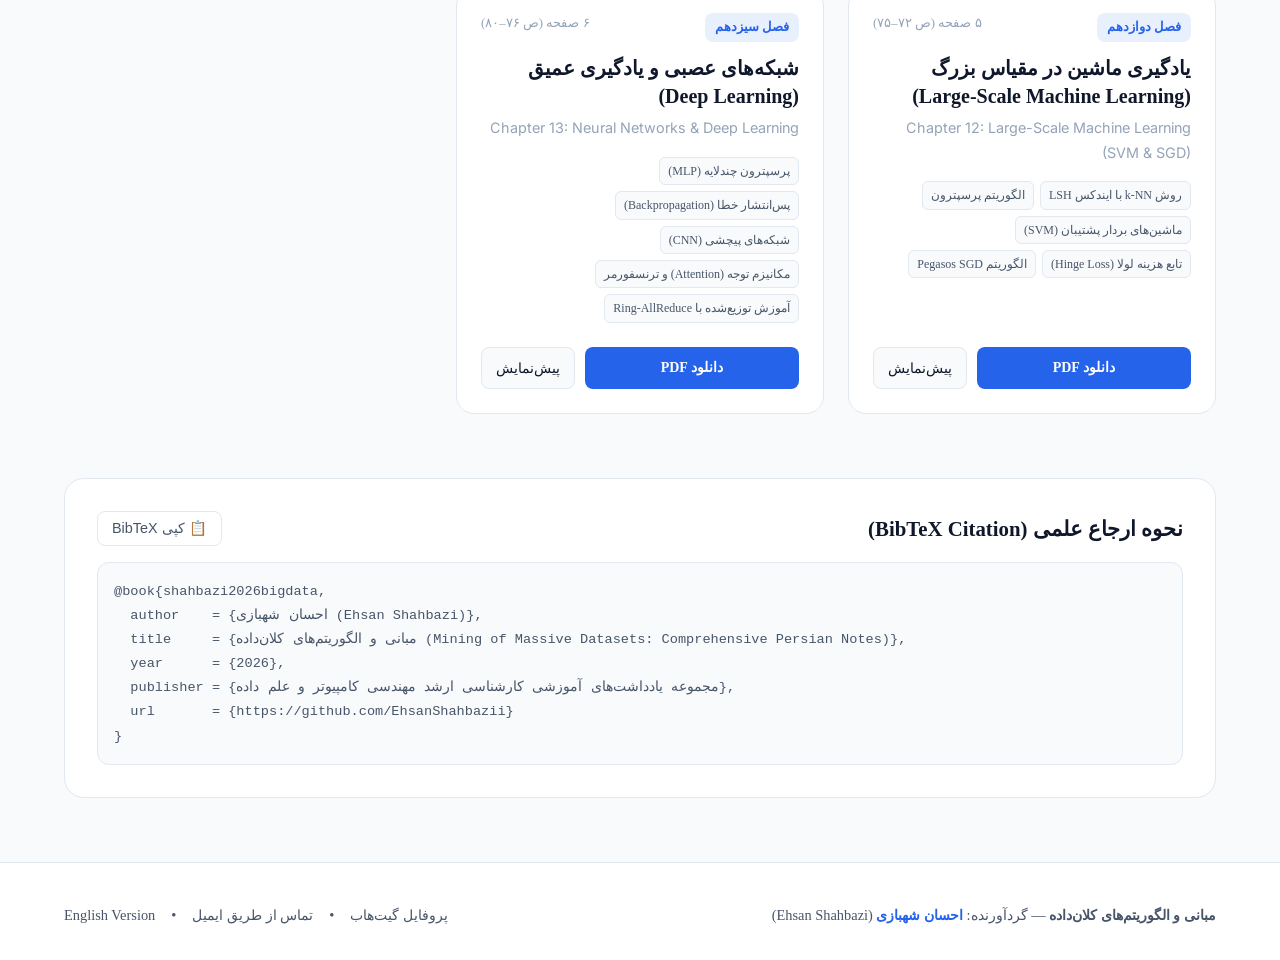
==== commit ca4aa68e: "feat(banner): add MMDS-inspired landscape banner for READMEs and web portal" ====
--- a/docs/index.html
+++ b/docs/index.html
@@ -25,7 +25,7 @@
                 <button id="theme-toggle" class="icon-btn" aria-label="تغییر تم">
                     <span class="theme-icon">🌙</span>
                 </button>
-                <a href="https://github.com/EhsanShahbazii" target="_blank" rel="noopener noreferrer" class="icon-btn">
+                <a href="https://github.com/EhsanShahbazii/Big-Data-SBU-Course" target="_blank" rel="noopener noreferrer" class="icon-btn">
                     <span>گیت‌هاب</span>
                 </a>
             </div>
@@ -35,6 +35,9 @@
     <main class="container">
         <!-- Hero Section -->
         <section class="hero">
+            <div class="banner-wrapper" style="max-width: 1080px; margin: 0 auto 36px; border-radius: 20px; overflow: hidden; box-shadow: var(--shadow-xl); border: 1px solid var(--border-color);">
+                <img src="assets/banner_social.png" alt="بنر دوره کلان‌داده" style="width: 100%; height: auto; display: block;" />
+            </div>
             <div class="hero-badge">
                 <span>📚 مرجع دانشگاه استنفورد (Mining of Massive Datasets)</span>
             </div>
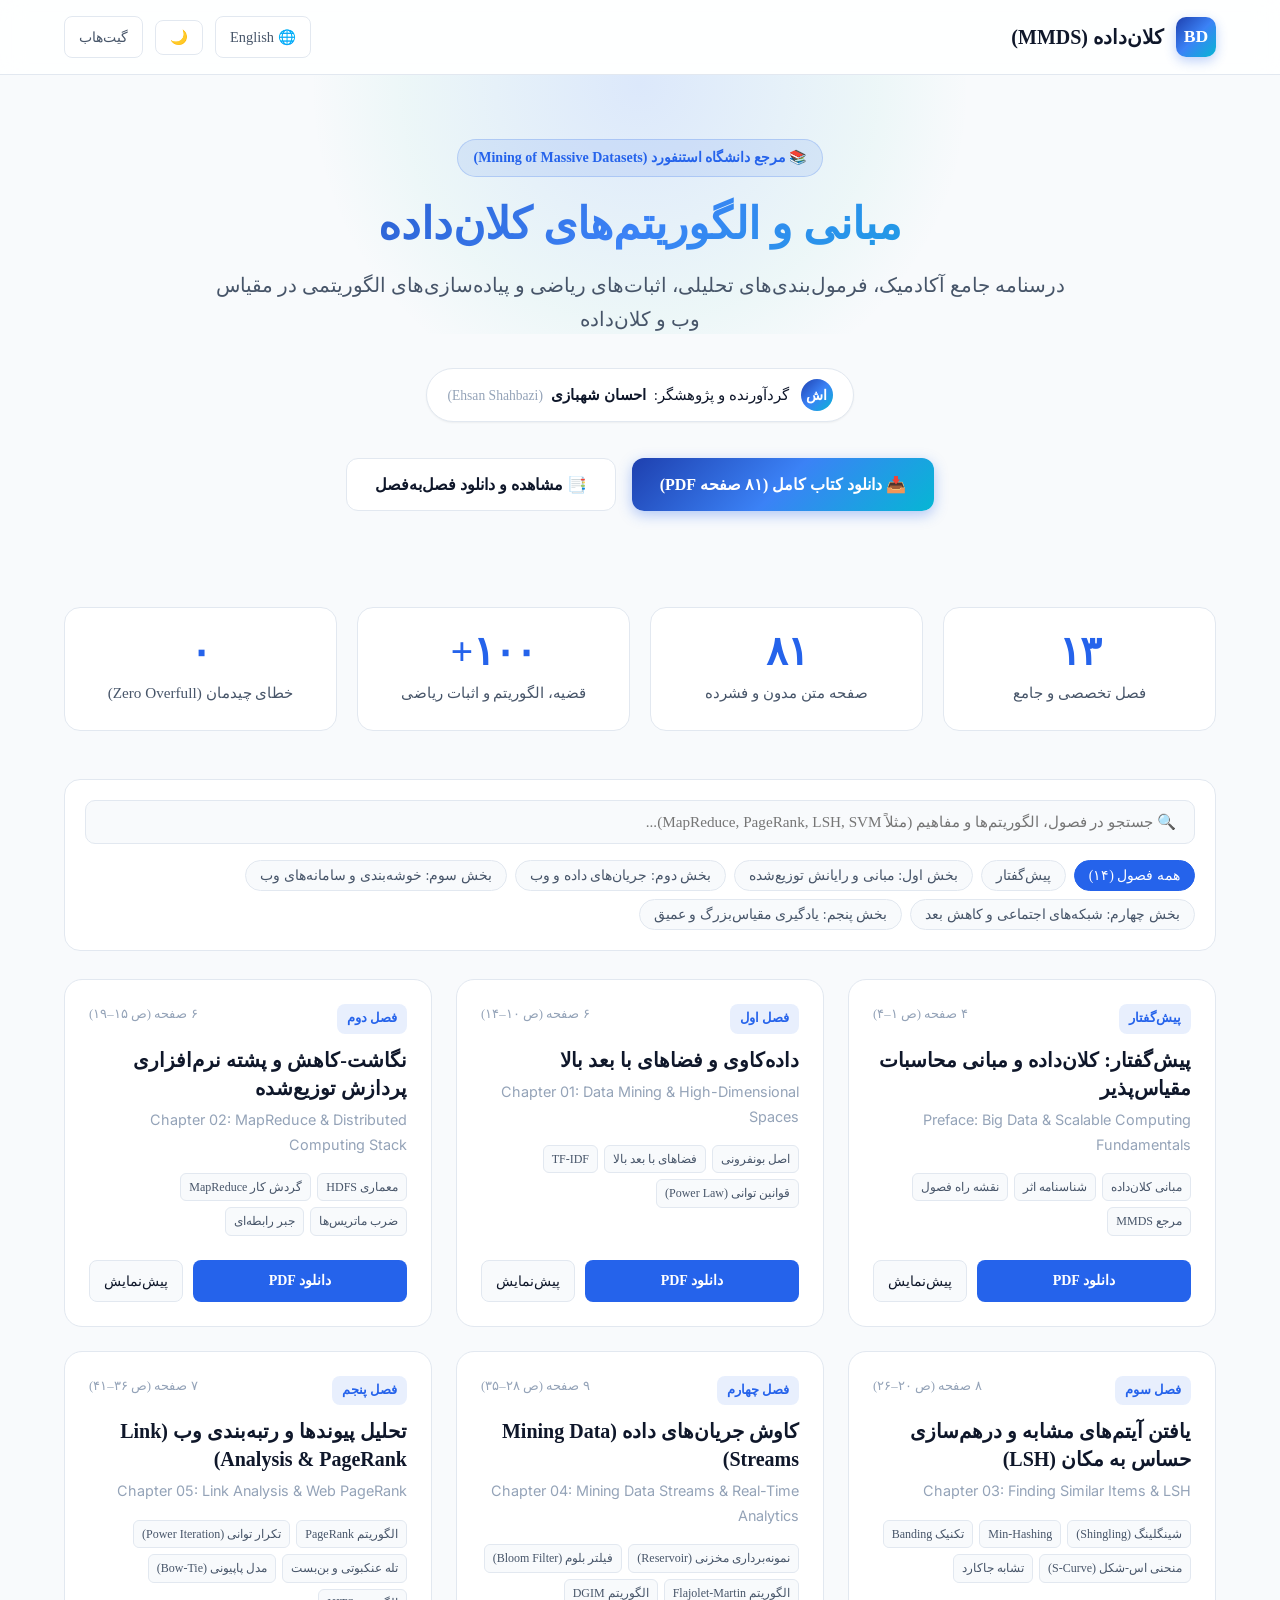
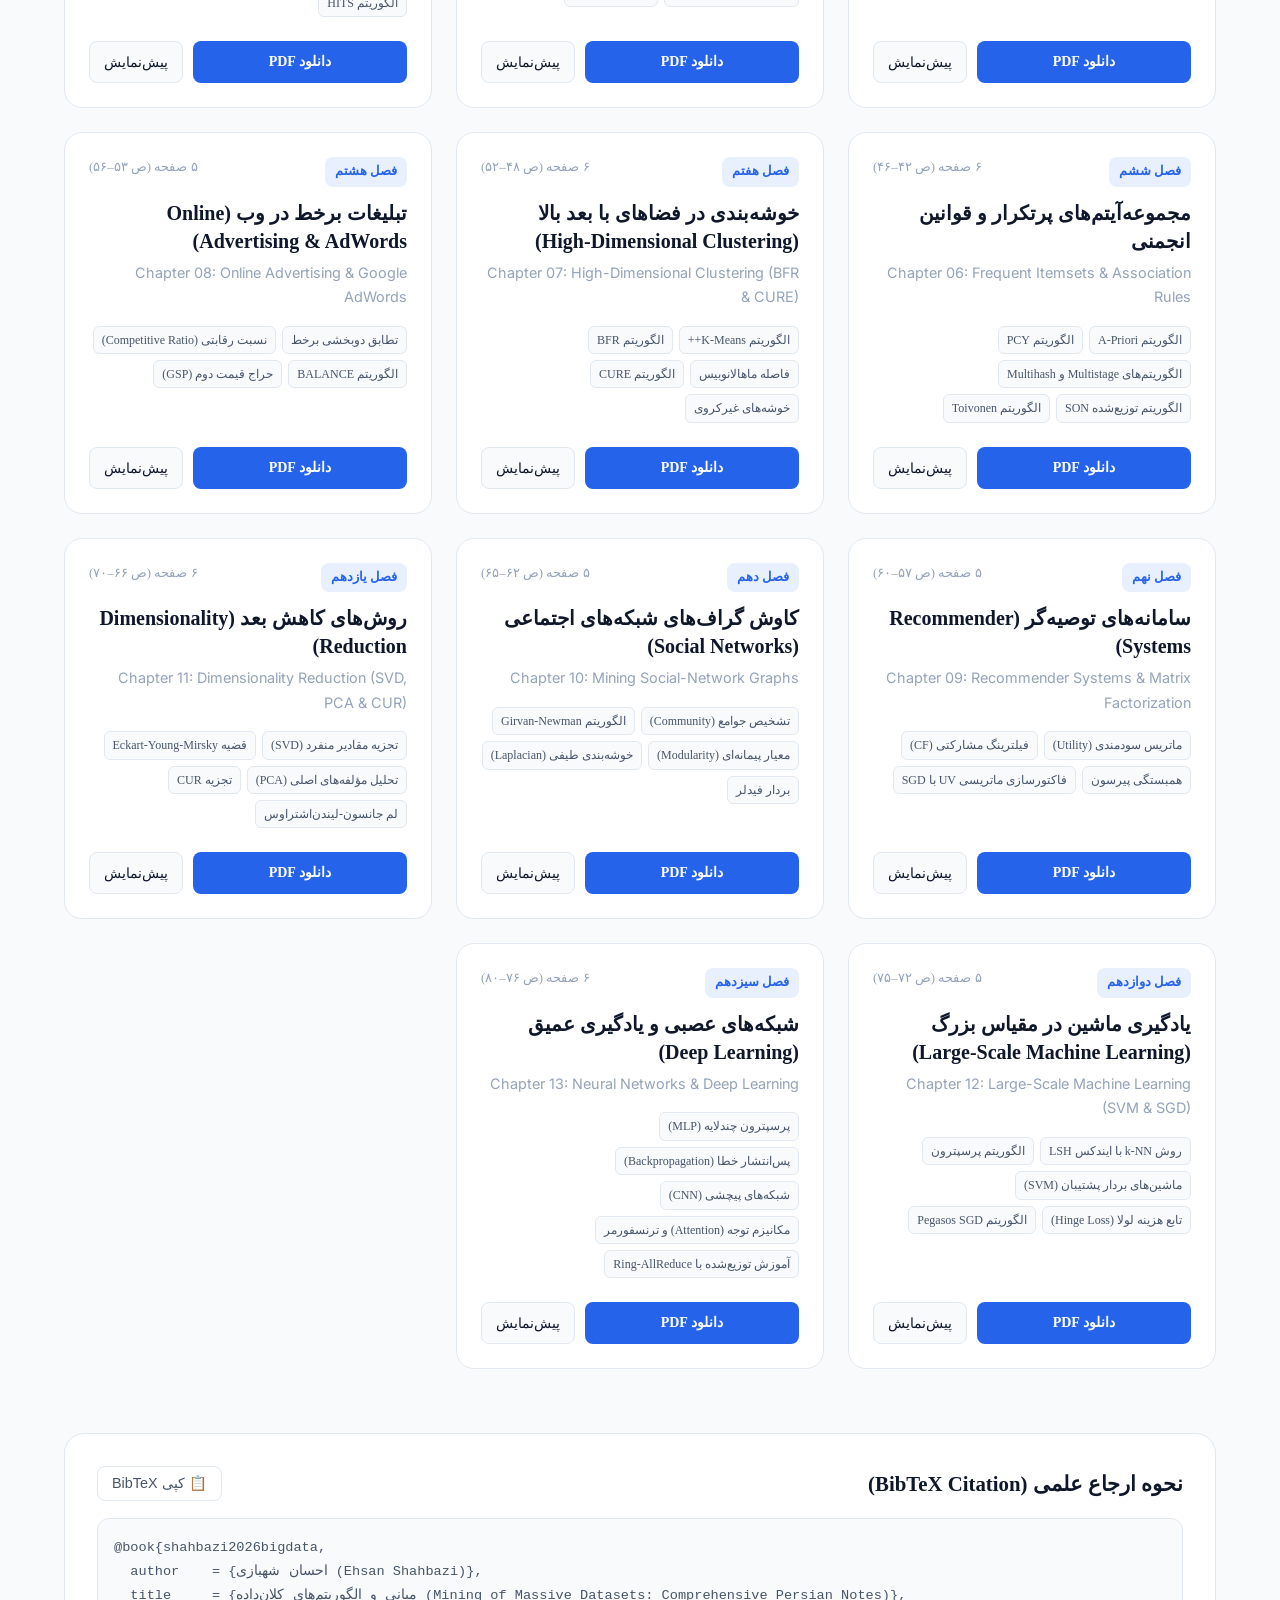
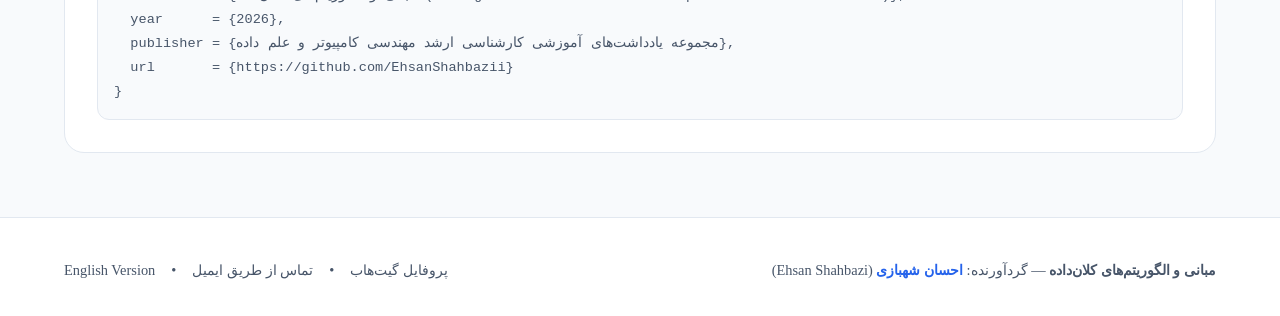
==== commit 0c8204f1: "chore(repo): update repository target to Big-Data-SBU-Course" ====
--- a/docs/index.html
+++ b/docs/index.html
@@ -35,9 +35,6 @@
     <main class="container">
         <!-- Hero Section -->
         <section class="hero">
-            <div class="banner-wrapper" style="max-width: 1080px; margin: 0 auto 36px; border-radius: 20px; overflow: hidden; box-shadow: var(--shadow-xl); border: 1px solid var(--border-color);">
-                <img src="assets/banner_social.png" alt="بنر دوره کلان‌داده" style="width: 100%; height: auto; display: block;" />
-            </div>
             <div class="hero-badge">
                 <span>📚 مرجع دانشگاه استنفورد (Mining of Massive Datasets)</span>
             </div>
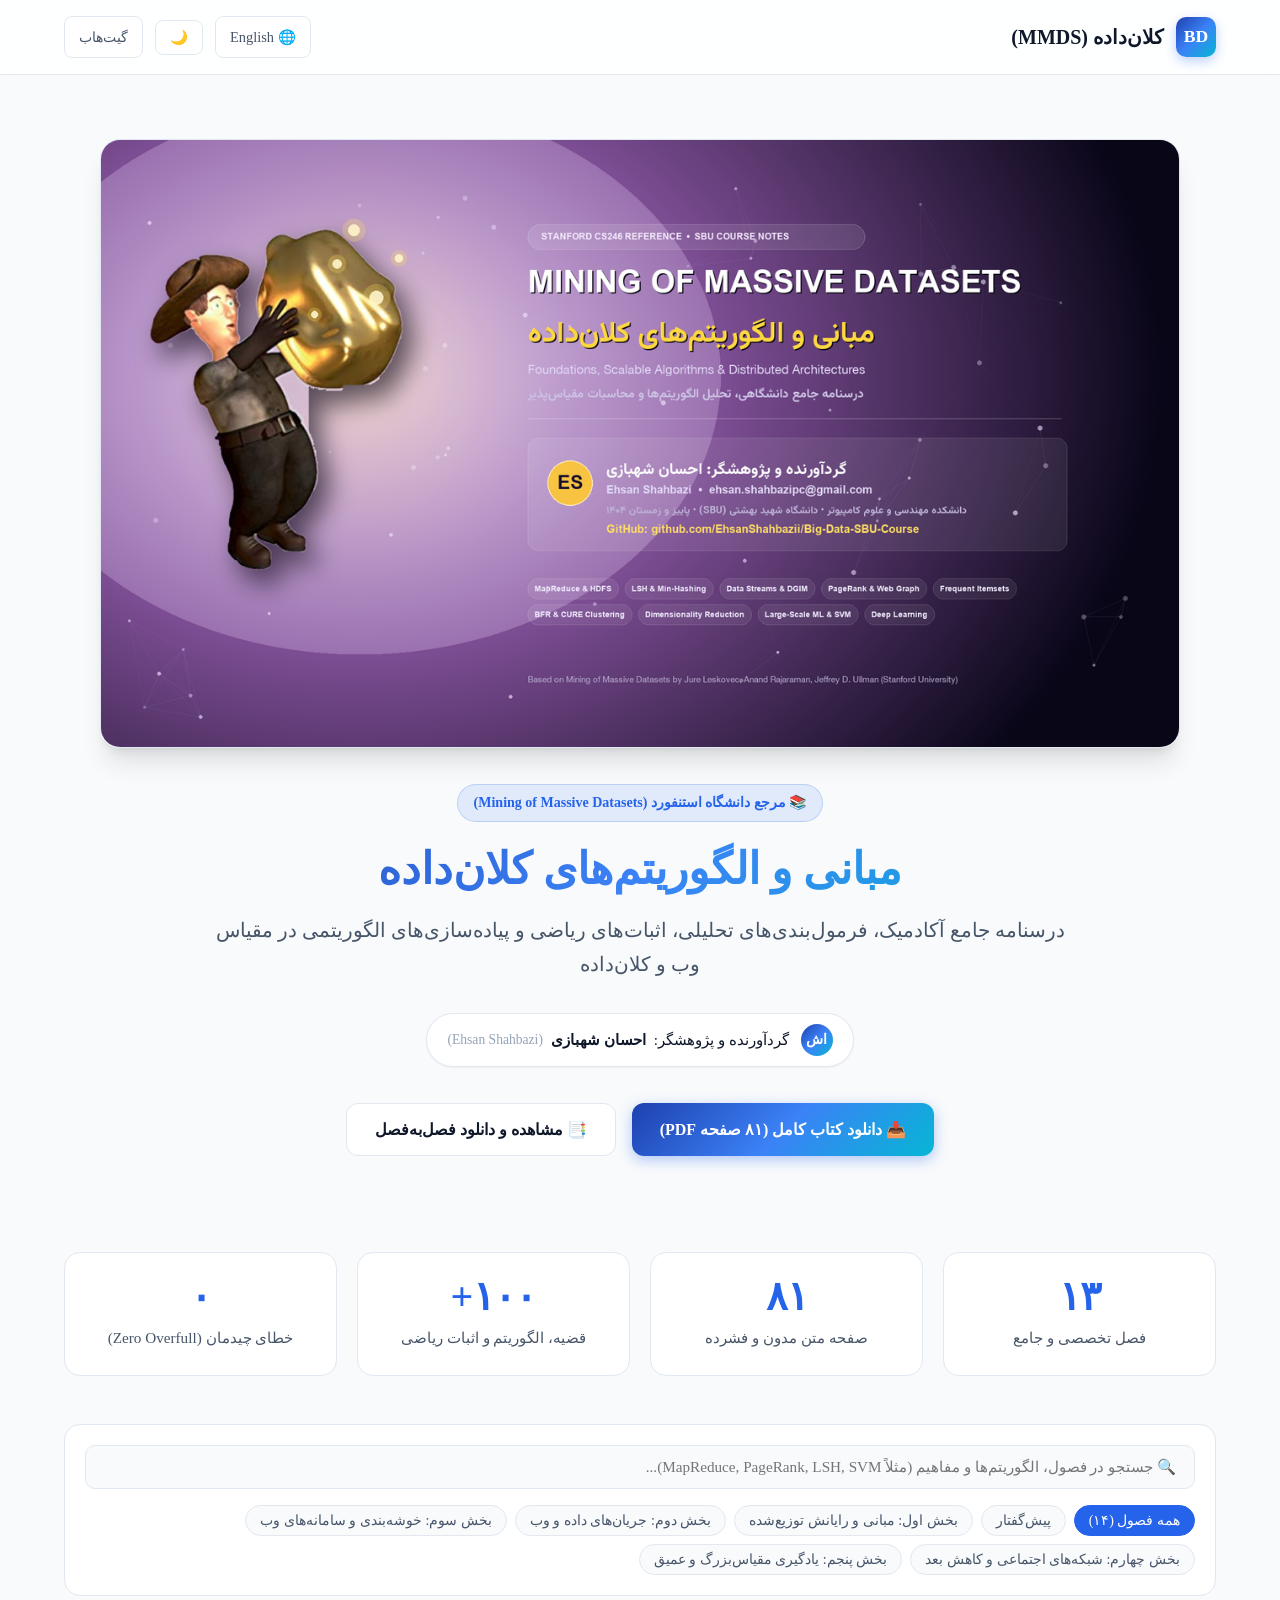
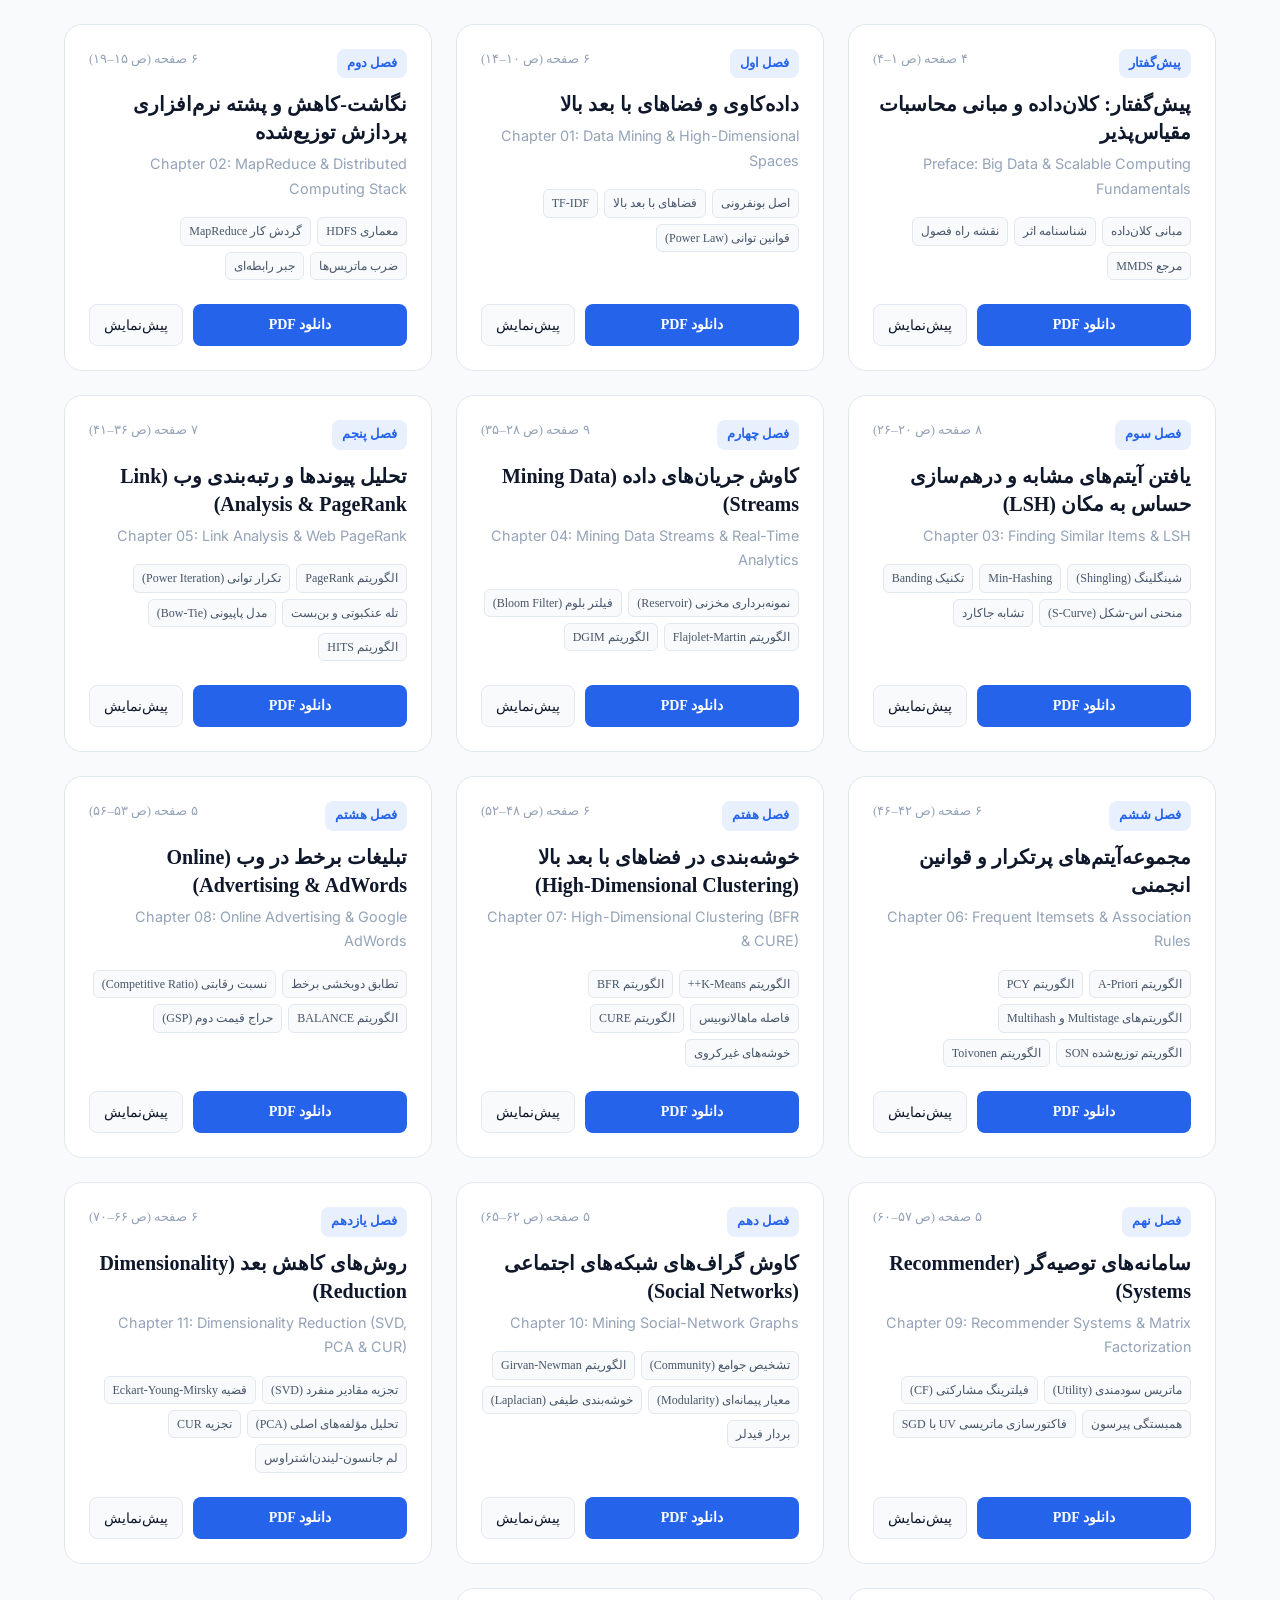
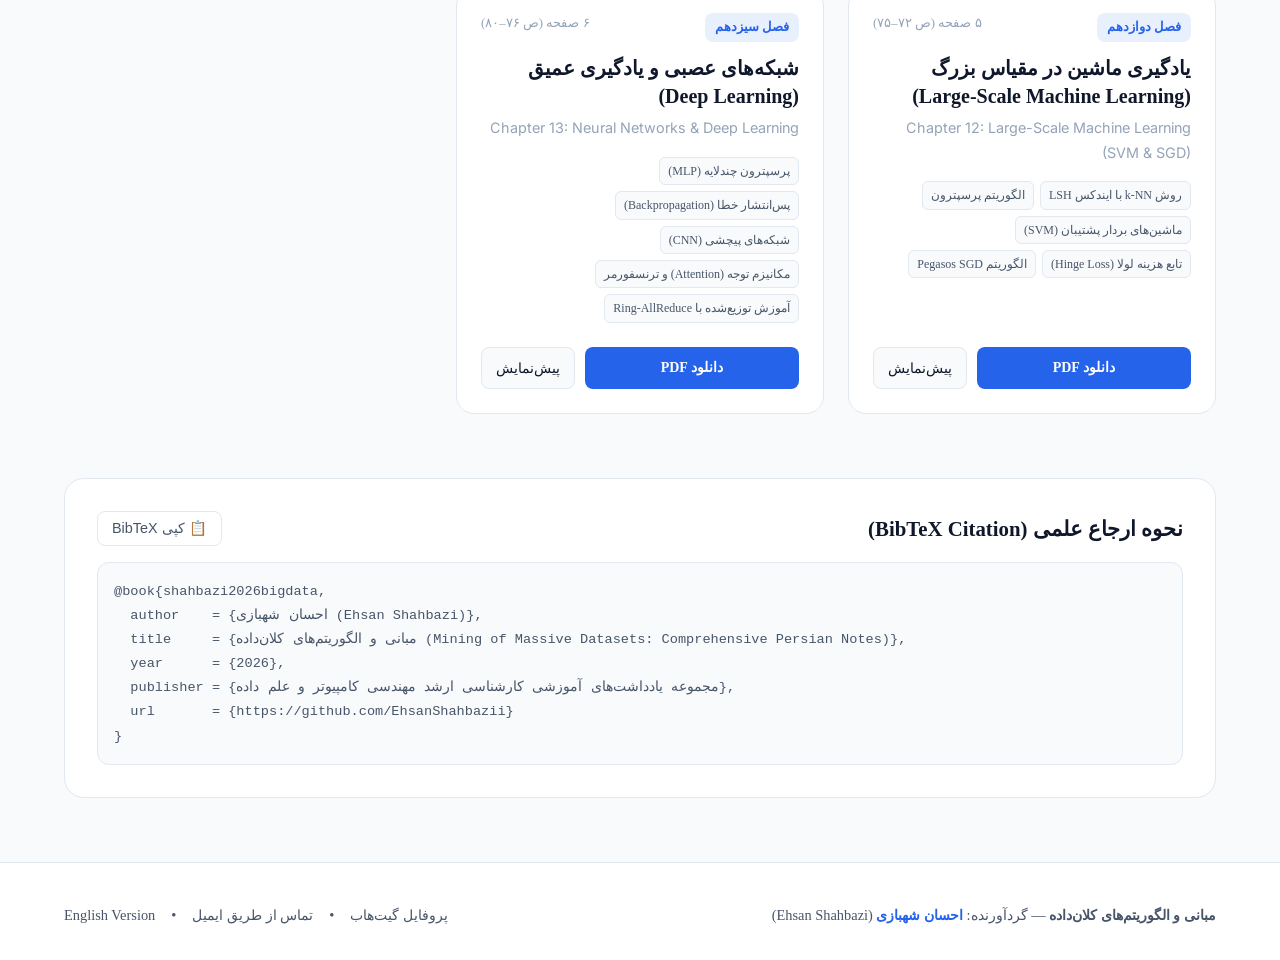
==== commit 7056e78d: "feat(banner): add MMDS-inspired landscape banner for READMEs and web portal" ====
--- a/docs/index.html
+++ b/docs/index.html
@@ -35,6 +35,9 @@
     <main class="container">
         <!-- Hero Section -->
         <section class="hero">
+            <div class="banner-wrapper" style="max-width: 1080px; margin: 0 auto 36px; border-radius: 20px; overflow: hidden; box-shadow: var(--shadow-xl); border: 1px solid var(--border-color);">
+                <img src="assets/banner_social.png" alt="بنر دوره کلان‌داده" style="width: 100%; height: auto; display: block;" />
+            </div>
             <div class="hero-badge">
                 <span>📚 مرجع دانشگاه استنفورد (Mining of Massive Datasets)</span>
             </div>
